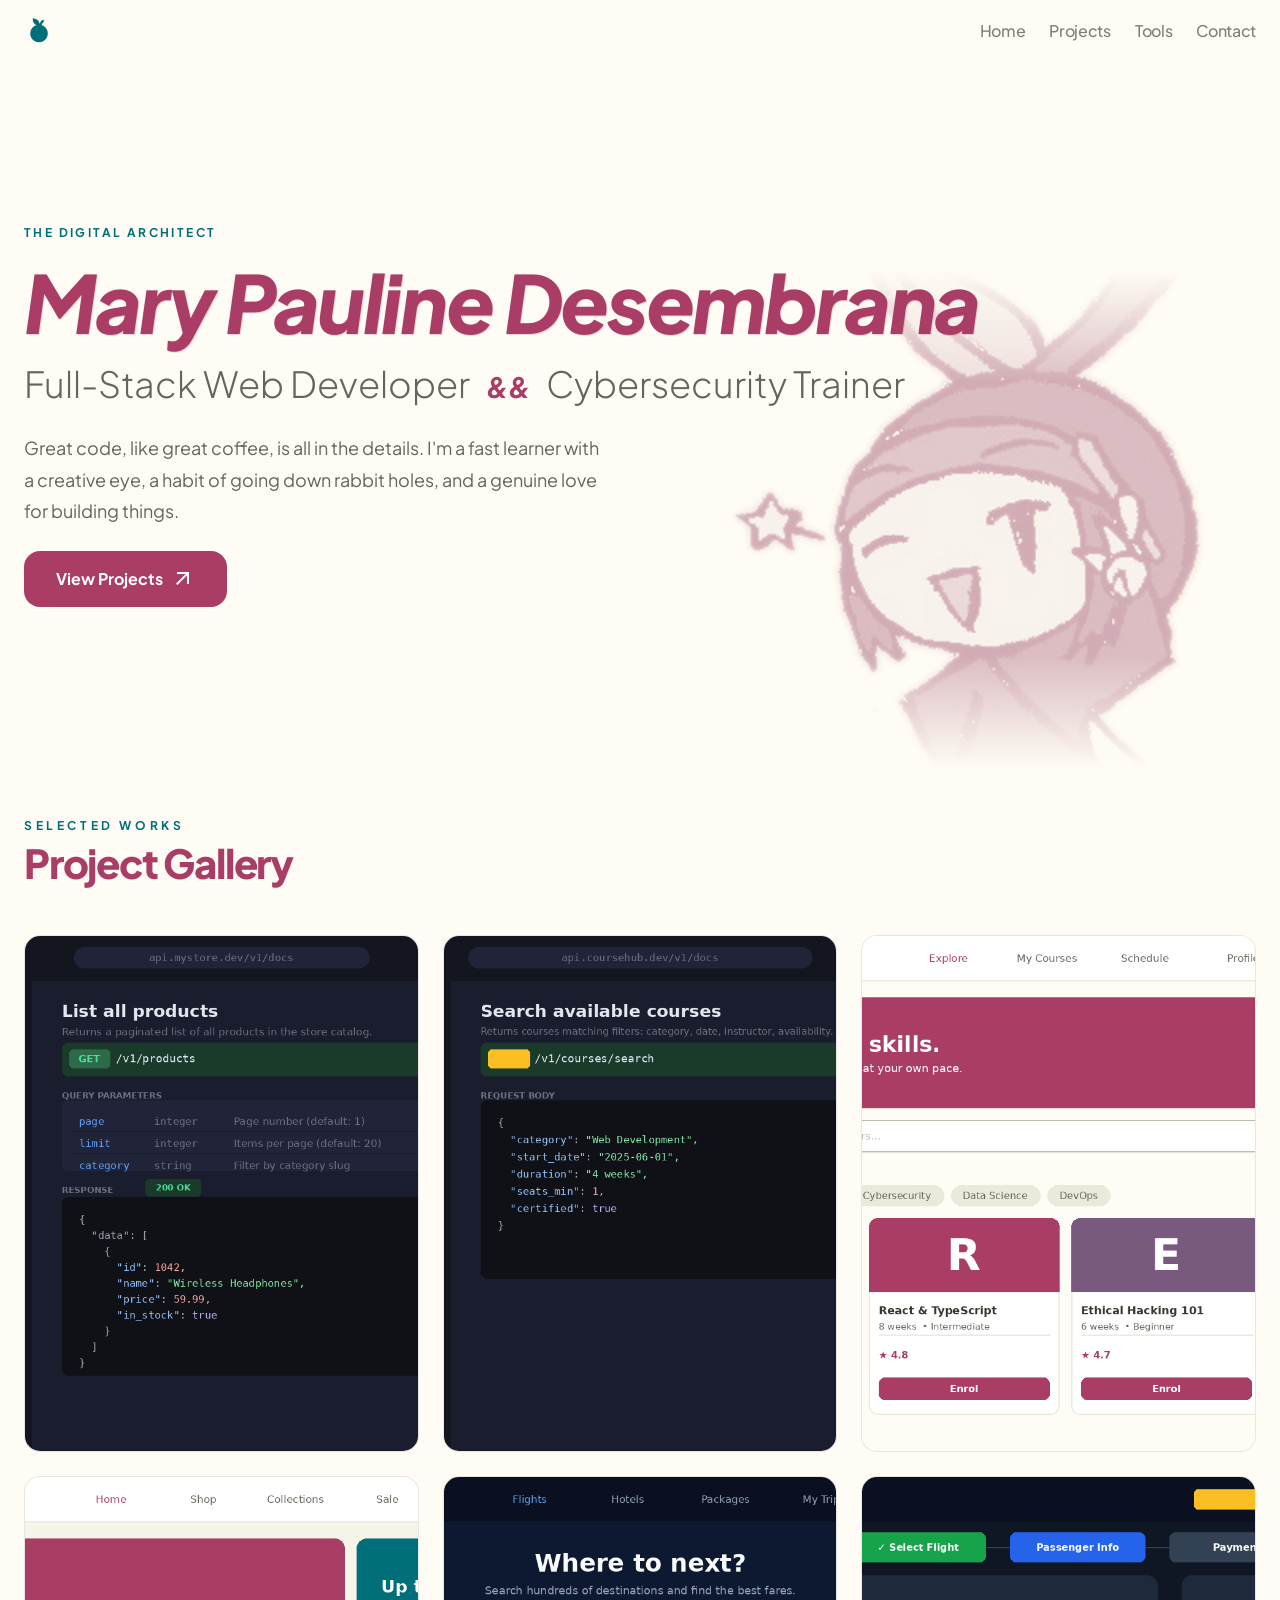
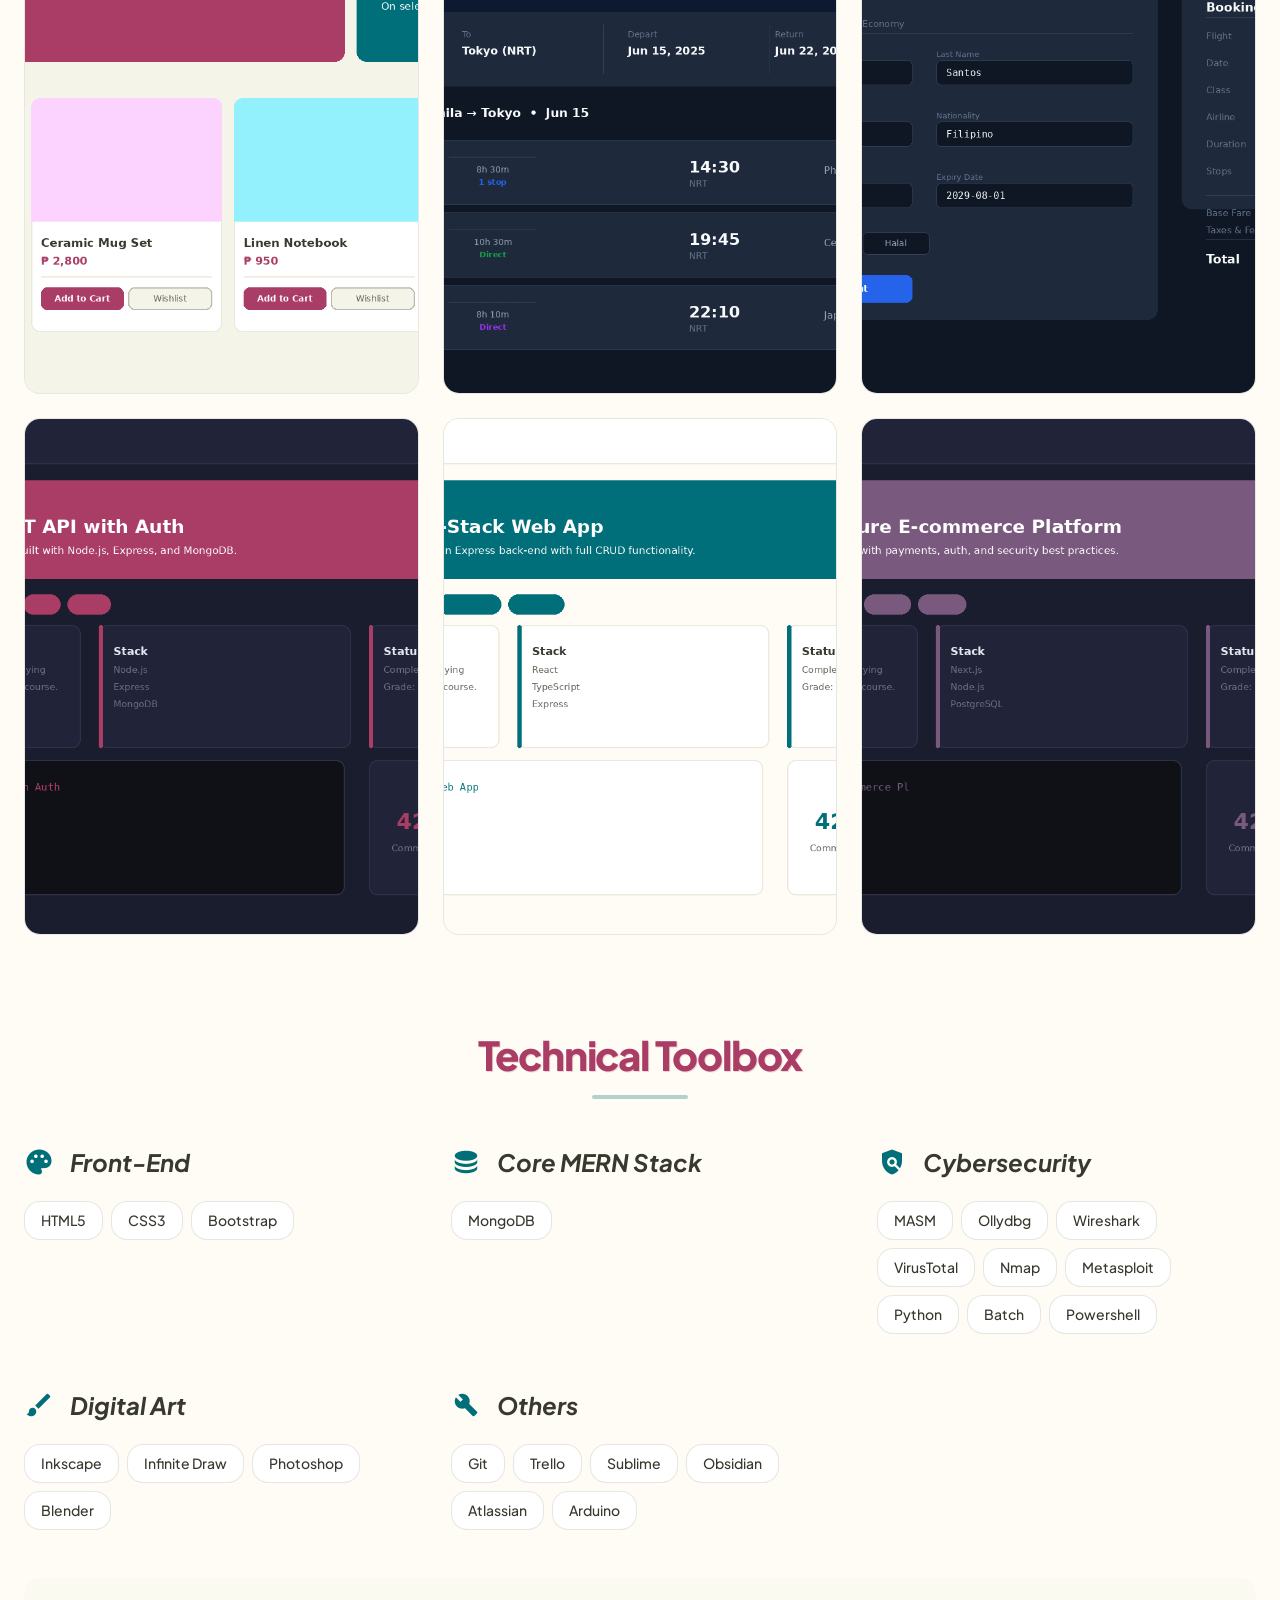
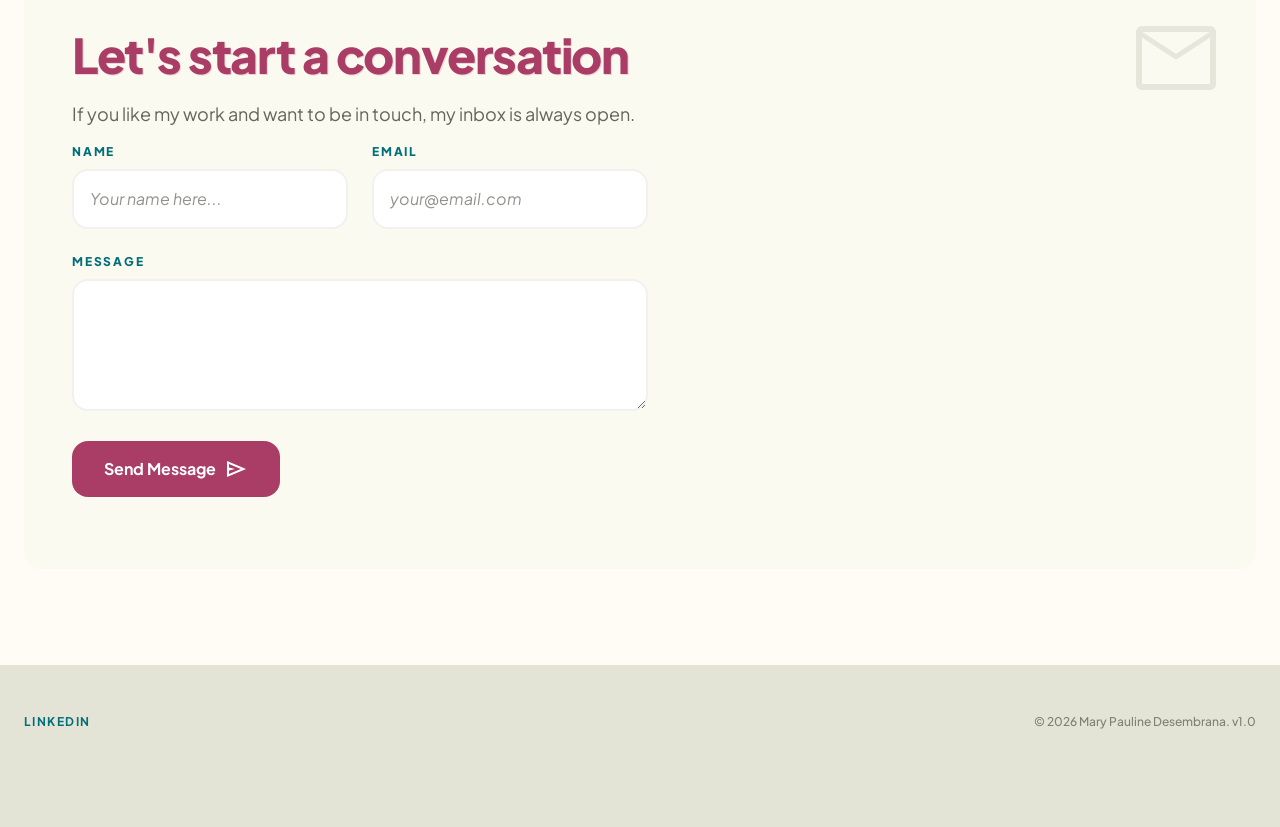
==== index.html @ 7b0849b2 "Updated" ====
<!DOCTYPE html>
<html lang="en">

<head>
    <meta charset="utf-8" />
    <meta content="width=device-width, initial-scale=1.0" name="viewport" />
    <title>Mary Pauline Desembrana | Full-Stack Web Developer</title>

    <!-- Bootstrap CSS -->
    <link href="https://cdn.jsdelivr.net/npm/bootstrap@5.3.3/dist/css/bootstrap.min.css" rel="stylesheet" />

    <!-- Google Fonts -->
    <link href="https://fonts.googleapis.com/css2?family=Plus+Jakarta+Sans:wght@300;400;500;600;700;800;900&display=swap" rel="stylesheet" />
    <link href="https://fonts.googleapis.com/css2?family=Material+Symbols+Outlined:wght,FILL@100..700,0..1&display=swap" rel="stylesheet" />

    <!-- Custom Styles -->
    <link href="./index.css" rel="stylesheet" />
</head>

<body>

    <!-- Navbar Start -->
        <nav class="top-nav d-flex justify-content-between align-items-center px-4 py-3" id="navbar">
            <a class="nav-brand d-flex align-items-center gap-2" href="#landing">
                <span class="material-symbols-outlined toolbox-category-icon">nutrition</span>
            </a>

            <div class="d-none d-md-flex gap-4">
                <a class="nav-link" href="#landing">Home</a>
                <a class="nav-link" href="#projects">Projects</a>
                <a class="nav-link" href="#tools">Tools</a>
                <a class="nav-link" href="#contact">Contact</a>
            </div>

        </nav>
    <!-- Navbar End -->

    <main class="container-xxl px-4 pb-5 mx-auto" >

        <!-- Landing Section Start-->
            <section class="hero-section d-flex flex-column justify-content-center align-items-start pt-0" id="landing">
                <div class="position-relative z-1">
                    <p class="hero-eyebrow mb-3">The Digital Architect</p>
                    <h1 class="hero-name ink-bleed mb-3">
                        Mary Pauline Desembrana
                    </h1>
                    <div class="d-flex flex-wrap align-items-baseline gap-3 mb-4">
                        <h2 class="hero-subtitle mb-0">Full-Stack Web Developer</h2>
                        <span class="text-primary fw-bold fst-italic fs-3">&amp;&amp;</span>
                        <h3 class="hero-subtitle my-0">Cybersecurity Trainer</h2>
                    </div>
                    <p class="hero-description mb-4">
                        Great code, like great coffee, is all in the details. I'm a fast learner with a creative eye, a habit of going down rabbit holes, and a genuine love for building things.
                    </p>
                    <div class="d-flex gap-3 flex-wrap">
                        <button class="btn-primary-custom" onclick="location.href='#projects'">
                            View Projects
                            <span class="material-symbols-outlined">arrow_outward</span>
                        </button>
                    </div>
                </div>

                <!-- Mascot -->
                <div class="hero-mascot">
                    <img src="./images/mascot.png"/>
                </div>
            </section>
        <!-- Landing Section End -->

        <!-- Projects Section Start -->
            <section class="py-5" id="projects">
                <div class="d-flex flex-column flex-md-row justify-content-between align-items-md-end mb-5 gap-3">
                    <div>
                        <p class="section-eyebrow mb-1">Selected Works</p>
                        <h2 class="section-title fs-1 mb-0">Project Gallery</h2>
                    </div>
                </div>

                <!-- Bento Grid -->
                <div class="bento-grid">

                    <div class="bento-card bento-wide pencil-guide">
                        <img src="./images/ecommerce-api.png"/>
                        <div class="bento-overlay">
                            <!-- <span class="bento-overlay-tag">MERN Stack • Security</span> -->
                            <h4>E-commerce API Documentation</h4>
                            <p>Dynamic E-Commerce Workflow Management. The system features dynamic routes for order processing, real-time inventory updates, and secure user authentication. It also supports seamless automated order reporting and comprehensive product management. Documented Backend API published publicly using Postman.</p>
                        </div>
                    </div>

                    <div class="bento-card bento-wide pencil-guide">
                        <img src="./images/course-booking-api.png"/>
                        <div class="bento-overlay">
                            <!-- <span class="bento-overlay-tag">MERN Stack • Security</span> -->
                            <h4>Course Booking API Documentation</h4>
                            <p>RESTful API for managing course enrollments, featuring user registration, authentication, and retrieval of user details. Supports course creation, updates, archiving, activation, and student enrollment. Publicly documented using Postman.</p>
                        </div>
                    </div>

                    <div class="bento-card bento-wide pencil-guide">
                        <img src="./images/course-booking-app.png"/>
                        <div class="bento-overlay">
                            <!-- <span class="bento-overlay-tag">MERN Stack • Security</span> -->
                            <h4>Course Booking App</h4>
                            <p>A MERN-stack course enrollment system featuring user registration, authentication, and profile management. Authenticated users can create, update, archive, and activate courses. The platform also allows users to browse available courses and enroll seamlessly.</p>
                        </div>
                    </div>

                    <div class="bento-card bento-wide pencil-guide">
                        <img src="./images/ecommerce-app.png"/>
                        <div class="bento-overlay">
                            <!-- <span class="bento-overlay-tag">MERN Stack • Security</span> -->
                            <h4>E-commerce App</h4>
                            <p>MERN E-Commerce Platform. The platform features dynamic product catalog with filtering and sorting, real-time search, seamless cart updates, secure checkout, and a comprehensive admin dashboard with real-time analytics and user management capabilities.</p>
                        </div>
                    </div>

                    <div class="bento-card bento-wide pencil-guide">
                        <img src="./images/airline-booking-mockup.png"/>
                        <div class="bento-overlay">
                            <!-- <span class="bento-overlay-tag">MERN Stack • Security</span> -->
                            <h4>Airline Booking System Mockup</h4>
                            <p>SIde Project: Conceptual design showcasing an intuitive UI for flight search, seat selection, and booking confirmation, focusing on user experience and workflow efficiency.</p>
                        </div>
                    </div>

                    <div class="bento-card bento-wide pencil-guide">
                        <img src="./images/airline-booking-prototype.png"/>
                        <div class="bento-overlay">
                            <!-- <span class="bento-overlay-tag">MERN Stack • Security</span> -->
                            <h4>Airline Booking System Prototype</h4>
                            <p>Side Project: Interactive prototype simulating end-to-end airline functionalities, including flight search, reservation, payment processing, and real-time ticket management</p>
                        </div>
                    </div>

                    <div class="bento-card bento-wide pencil-guide">
                        <img src="./images/capstone-1.png"/>
                        <div class="bento-overlay">
                            <!-- <span class="bento-overlay-tag">MERN Stack • Security</span> -->
                            <h4>Short Courses Capstone</h4>
                            <p>Placeholder for you Short courses capstone project.</p>
                        </div>
                    </div>

                    <div class="bento-card bento-wide pencil-guide">
                        <img src="./images/capstone-2.png"/>
                        <div class="bento-overlay">
                            <!-- <span class="bento-overlay-tag">MERN Stack • Security</span> -->
                            <h4>Short Courses Capstone</h4>
                            <p>Placeholder for you Short courses capstone project.</p>
                        </div>
                    </div>

                    <div class="bento-card bento-wide pencil-guide">
                        <img src="./images/capstone-3.png"/>
                        <div class="bento-overlay">
                            <!-- <span class="bento-overlay-tag">MERN Stack • Security</span> -->
                            <h4>Short Courses Capstone</h4>
                            <p>Placeholder for you Short courses capstone project.</p>
                        </div>
                    </div>

                </div>
            </section>
        <!-- Projects Section End -->

        <!-- Tools Section Start -->
            <section class="py-5" id="tools">
                <div class="d-flex flex-column align-items-center mb-5">
                    <h2 class="section-title ink-bleed fs-1 mb-3 text-center">Technical Toolbox</h2>
                    <div class="section-divider"></div>
                </div>

                <div class="row g-5">
                    <!-- Front-End -->
                    <div class="col-12 col-md-4">
                        <div class="d-flex align-items-center gap-3 mb-4">
                            <span class="material-symbols-outlined toolbox-category-icon">palette</span>
                            <h3 class="fs-4 fw-bold fst-italic mb-0">Front-End</h3>
                        </div>
                        <div class="d-flex flex-wrap gap-2">
                            <div class="skill-pill pencil-guide">HTML5</div>
                            <div class="skill-pill pencil-guide">CSS3</div>
                            <div class="skill-pill pencil-guide">Bootstrap</div>
                        </div>
                    </div>

                    <!-- MERN Stack -->
                    <div class="col-12 col-md-4">
                        <div class="d-flex align-items-center gap-3 mb-4">
                            <span class="material-symbols-outlined toolbox-category-icon">database</span>
                            <h3 class="fs-4 fw-bold fst-italic mb-0">Core MERN Stack</h3>
                        </div>
                        <div class="d-flex flex-wrap gap-2">
                            <div class="skill-pill pencil-guide">MongoDB</div>
                        </div>
                    </div>

                    <!-- Cybersecurity -->
                    <div class="col-12 col-md-4">
                        <div class="d-flex align-items-center gap-3 mb-4">
                            <span class="material-symbols-outlined toolbox-category-icon">policy</span>
                            <h3 class="fs-4 fw-bold fst-italic mb-0">Cybersecurity</h3>
                        </div>
                        <div class="d-flex flex-wrap gap-2">
                            <div class="skill-pill pencil-guide">MASM</div>
                            <div class="skill-pill pencil-guide">Ollydbg</div>
                            <div class="skill-pill pencil-guide">Wireshark</div>
                            <div class="skill-pill pencil-guide">VirusTotal</div>
                            <div class="skill-pill pencil-guide">Nmap</div>
                            <div class="skill-pill pencil-guide">Metasploit</div>
                            <div class="skill-pill pencil-guide">Python</div>
                            <div class="skill-pill pencil-guide">Batch</div>
                            <div class="skill-pill pencil-guide">Powershell</div>
                        </div>
                    </div>
                </div>
                <div class="row g-5 mt-2">

                    <!-- Digital Art -->
                    <div class="col-12 col-md-4">
                        <div class="d-flex align-items-center gap-3 mb-4">
                            <span class="material-symbols-outlined toolbox-category-icon">brush</span>
                            <h3 class="fs-4 fw-bold fst-italic mb-0">Digital Art</h3>
                        </div>
                        <div class="d-flex flex-wrap gap-2">
                            <div class="skill-pill pencil-guide">Inkscape</div>
                            <div class="skill-pill pencil-guide">Infinite Draw</div>
                            <div class="skill-pill pencil-guide">Photoshop</div>
                            <div class="skill-pill pencil-guide">Blender</div>
                        </div>
                    </div>

                    <!-- Others -->
                    <div class="col-12 col-md-4">
                        <div class="d-flex align-items-center gap-3 mb-4">
                            <span class="material-symbols-outlined toolbox-category-icon">build</span>
                            <h3 class="fs-4 fw-bold fst-italic mb-0">Others</h3>
                        </div>
                        <div class="d-flex flex-wrap gap-2">
                            <div class="skill-pill pencil-guide">Git</div>
                            <div class="skill-pill pencil-guide">Trello</div>
                            <div class="skill-pill pencil-guide">Sublime</div>
                            <div class="skill-pill pencil-guide">Obsidian</div>
                            <div class="skill-pill pencil-guide">Atlassian</div>
                            <div class="skill-pill pencil-guide">Arduino</div>
                        </div>
                    </div>
                </div>
            </section>
        <!-- Tools Section End -->

        <!-- Contact Section Start -->
        <section class="contact-section p-4 p-md-5 py-5 mb-5" id="contact">
            <div class="contact-bg-icon">
                <span class="material-symbols-outlined">mail</span>
            </div>
            <form id="contact-form">
                <h2 class="contact-text-1 section-title ink-bleed mb-3">
                    Let's start a conversation
                </h2>
                <p class="contact-text-2" class="mb-5">
                    If you like my work and want to be in touch, my inbox is always open.
                </p>
                <div class="mb-4">
                    <div class="row g-4 mb-4">
                        <div class="col-12 col-md-6">
                            <label for="name" class="contact-label">Name</label>
                            <input id="name" class="contact-input" placeholder="Your name here..." type="text" />
                        </div>
                        <div class="col-12 col-md-6">
                            <label for="email" class="contact-label">Email</label>
                            <input id="email" class="contact-input" placeholder="your@email.com" type="email" />
                        </div>
                    </div>
                    <div class="mb-4">
                        <label for="message" class="contact-label">Message</label>
                        <textarea id="message" class="contact-input" rows="4"></textarea>
                    </div>
                    <button class="btn-primary-custom" type="submit" onclick="location.href='#landing'">
                        Send Message
                        <span class="material-symbols-outlined">send</span>
                    </button>
                </div>
            </form>
        </section>
        <!-- Contact Section End -->

    </main>

    <!-- Footer Section Start -->
    <footer class="footer-section-outer bg-surface-dim pt-5 pb-5">
        <div class="footer-section-inner container-xxl mx-auto px-4 d-flex flex-column flex-md-row justify-content-between align-items-center gap-4">
            <div class="d-flex gap-4">
                <a class="footer-link" href="https://www.linkedin.com/in/mary-pauline-desembrana-531631165/">LinkedIn</a>
            </div>
            <p class="footer-copy mb-0">© 2026 Mary Pauline Desembrana. v1.0</p>
        </div>
    </footer>
    <!-- Footer Section End -->

    <!-- Bootstrap JS -->
    <script src="https://cdn.jsdelivr.net/npm/bootstrap@5.3.3/dist/js/bootstrap.bundle.min.js"></script>
</body>

</html>
---- index.css ----
/* =============================================
   CSS Custom Properties (Design Tokens)
   ============================================= */
:root {
    --color-primary:                    #aa3d66;
    --color-primary-fixed:              #fe7faa;
    --color-primary-container:          #fe7faa;
    --color-on-primary:                 #ffffff;
    --color-on-primary-container:       #59002b;
    --color-secondary:                  #006f79;
    --color-secondary-container:        #93f1fd;
    --color-on-secondary:               #ffffff;
    --color-on-secondary-container:     #005b63;
    --color-tertiary:                   #7a597e;
    --color-tertiary-container:         #fcd2fe;
    --color-on-tertiary:                #ffffff;
    --color-surface:                    #fefcf4;
    --color-surface-dim:                #e3e3d6;
    --color-surface-bright:             #fefcf4;
    --color-surface-container-lowest:   #ffffff;
    --color-surface-container-low:      #fbfaf0;
    --color-surface-container:          #f5f4e9;
    --color-surface-container-high:     #efeee3;
    --color-surface-container-highest:  #e9e9dc;
    --color-on-surface:                 #37392f;
    --color-on-surface-variant:         #64655b;
    --color-outline:                    #808176;
    --color-outline-variant:            #babaae;
    --color-inverse-surface:            #0e0f0a;
    --color-inverse-on-surface:         #9e9d96;
    --color-inverse-primary:            #fe7faa;
    --color-error:                      #af3d3b;
    --color-on-error:                   #ffffff;
    --color-error-container:            #fa746f;
    --color-background:                 #fefcf4;
    --color-on-background:              #37392f;

    --border-radius-default:            1rem;
    --border-radius-lg:                 2rem;
    --border-radius-xl:                 3rem;

    --font-family-base:                 'Plus Jakarta Sans', sans-serif;
}

/* =============================================
   Base / Reset
   ============================================= */
body {
    min-height: max(884px, 100dvh);
    background-color: var(--color-surface);
    color: var(--color-on-surface);
    font-family: var(--font-family-base);
}

::selection {
    background-color: var(--color-primary-container);
    color: var(--color-on-primary-container);
}

/* =============================================
   Custom Utility Classes
   ============================================= */
.ink-bleed {
    text-shadow: 1px 1px 0px rgba(170, 61, 102, 0.2);
}

.pencil-guide {
    border: 1.5px solid rgba(128, 129, 118, 0.2);
}

.vellum {
    backdrop-filter: blur(12px);
    background-color: rgba(251, 250, 240, 0.8);
}

.no-scrollbar::-webkit-scrollbar {
    display: none;
}

/* =============================================
   Color Utility Classes
   ============================================= */
.text-primary         { color: var(--color-primary) !important; }
.text-secondary       { color: var(--color-secondary) !important; }
.text-on-primary      { color: var(--color-on-primary) !important; }
.text-on-surface      { color: var(--color-on-surface) !important; }
.text-on-surface-variant { color: var(--color-on-surface-variant) !important; }
.text-outline         { color: var(--color-outline) !important; }
.text-primary-container { color: var(--color-primary-container) !important; }
.text-on-secondary-container { color: var(--color-on-secondary-container) !important; }

.bg-surface                    { background-color: var(--color-surface) !important; }
.bg-surface-dim                { background-color: var(--color-surface-dim) !important; }
.bg-surface-container          { background-color: var(--color-surface-container) !important; }
.bg-surface-container-low      { background-color: var(--color-surface-container-low) !important; }
.bg-surface-container-high     { background-color: var(--color-surface-container-high) !important; }
.bg-surface-container-lowest   { background-color: var(--color-surface-container-lowest) !important; }
.bg-primary                    { background-color: var(--color-primary) !important; }
.bg-secondary                  { background-color: var(--color-secondary) !important; }
.bg-on-primary                 { background-color: var(--color-on-primary) !important; }

/* =============================================
   Navigation
   ============================================= */
.top-nav {
    background-color: var(--color-surface);
    position: sticky;
    top: 0;
    z-index: 100;
    border-bottom: none;
}

.nav-brand {
    font-size: 1.5rem;
    font-weight: 800;
    font-style: italic;
    color: var(--color-primary);
    text-decoration: none;
    gap: 0.5rem;
}

.nav-brand:hover {
    color: var(--color-primary);
    opacity: 0.9;
}

.nav-link {
    color: var(--color-outline);
    font-family: var(--font-family-base);
    letter-spacing: -0.02em;
    text-decoration: none;
    transition: opacity 0.2s;
    font-weight: 500;
}

.nav-link:hover {
    opacity: 0.8;
    color: var(--color-outline);
}

.nav-link.active {
    color: var(--color-primary);
    font-weight: 700;
    border-bottom: 2px solid var(--color-primary);
}

.nav-avatar {
    width: 2.5rem;
    height: 2.5rem;
    border-radius: 50%;
    border: 2px solid rgba(170, 61, 102, 0.2);
    padding: 2px;
    object-fit: cover;
}

/* =============================================
   Hero Section
   ============================================= */
.hero-section {
    position: relative;
    min-height: 707px;
}

.hero-eyebrow {
    color: var(--color-secondary);
    font-weight: 700;
    letter-spacing: 0.2em;
    font-size: 0.75rem;
    text-transform: uppercase;
}

.hero-name {
    color: var(--color-primary);
    font-weight: 900;
    font-style: italic;
    font-size: clamp(3rem, 8vw, 5rem);
    letter-spacing: -0.03em;
    line-height: 1.1;
}

.hero-subtitle {
    font-size: clamp(1.5rem, 3vw, 2.25rem);
    font-weight: 300;
    color: var(--color-on-surface-variant);
}

.hero-description {
    color: var(--color-on-surface-variant);
    font-size: 1.125rem;
    line-height: 1.75;
    max-width: 36rem;
}

.hero-badge {
    background-color: var(--color-surface-container-high);
    border-radius: 9999px;
    padding: 0.5rem 1rem;
}

.hero-badge span {
    color: var(--color-secondary);
    font-style: italic;
    font-weight: 500;
}

.hero-mascot {
    position: absolute;
    right: 0;
    bottom: 0;
    pointer-events: none;
}

.hero-mascot img {
    width: 300px;
    transform: translateY(2rem);
}

/* =============================================
   Buttons
   ============================================= */
.btn-primary-custom {
    background-color: var(--color-primary);
    color: var(--color-on-primary);
    border: none;
    border-radius: var(--border-radius-default);
    font-weight: 700;
    padding: 1rem 2rem;
    transition: transform 0.2s ease;
    font-family: var(--font-family-base);
    display: inline-flex;
    align-items: center;
    gap: 0.5rem;
}

.btn-primary-custom:hover {
    transform: scale(0.95);
    color: var(--color-on-primary);
    background-color: var(--color-primary);
}

.btn-outline-custom {
    background-color: transparent;
    color: var(--color-secondary);
    border: 2px solid rgba(186, 186, 174, 0.3);
    border-radius: var(--border-radius-default);
    font-weight: 700;
    padding: 1rem 2rem;
    transition: background-color 0.2s ease;
    font-family: var(--font-family-base);
}

.btn-outline-custom:hover {
    background-color: var(--color-surface-container-low);
    color: var(--color-secondary);
}

.btn-icon-round {
    background-color: var(--color-primary);
    color: white;
    border: none;
    border-radius: 9999px;
    width: 2.75rem;
    height: 2.75rem;
    display: inline-flex;
    align-items: center;
    justify-content: center;
    transition: transform 0.2s;
    cursor: pointer;
}

.btn-icon-round:hover {
    transform: scale(1.05);
}

.btn-icon-round-sm {
    background-color: var(--color-on-primary);
    color: var(--color-primary);
    border: none;
    border-radius: 9999px;
    width: 2.25rem;
    height: 2.25rem;
    display: inline-flex;
    align-items: center;
    justify-content: center;
    cursor: pointer;
    z-index: 1;
    position: relative;
}

/* =============================================
   Portfolio / Bento Grid
   ============================================= */
.section-eyebrow {
    color: var(--color-secondary);
    font-weight: 700;
    letter-spacing: 0.3em;
    text-transform: uppercase;
    font-size: 0.75rem;
}

.section-title {
    color: var(--color-primary);
    font-weight: 900;
    letter-spacing: -0.03em;
}

.bento-grid {
    display: grid;
    grid-template-columns: 1fr;
    gap: 1.5rem;
}

@media (min-width: 768px) {
    .bento-grid {
        grid-template-columns: repeat(3, 1fr);
        /*grid-template-rows: repeat(2, 1fr);*/
        /*height: 800px;*/
        height: 1600px;
    }

    .bento-featured {
        grid-column: span 2;
        grid-row: span 2;
    }

    .bento-wide {
        grid-column: span 1;
    }

    .bento-cell {
        grid-column: span 1;
    }
}

.bento-card {
    border-radius: var(--border-radius-default);
    overflow: hidden;
    position: relative;
    background-color: var(--color-surface-container-lowest);
}

.bento-card img {
    width: 100%;
    height: 100%;
    object-fit: cover;
    transition: transform 0.5s ease;
}

.bento-card:hover img {
    transform: scale(1.1);
}

.bento-overlay {
    position: absolute;
    inset: 0;
    background: linear-gradient(to top, rgba(55, 57, 47, 0.9), transparent, transparent);
    opacity: 0;
    transition: opacity 0.3s ease;
    padding: 2rem;
    display: flex;
    flex-direction: column;
    justify-content: flex-end;
}

.bento-card:hover .bento-overlay {
    opacity: 1;
}

.bento-overlay-tag {
    color: var(--color-primary-container);
    font-size: 0.75rem;
    font-weight: 900;
    text-transform: uppercase;
    letter-spacing: 0.15em;
    margin-bottom: 0.5rem;
}

.bento-overlay h4 {
    color: white;
    font-size: 1.25rem;
    font-weight: 700;
    margin-bottom: 0.5rem;
}

.bento-overlay p {
    color: rgba(255, 255, 255, 0.8);
    margin-bottom: 1rem;
    font-size: 0.75rem;
}

.bento-front-badge {
    position: absolute;
    top: 1rem;
    left: 1rem;
    z-index: 10;
    background-color: rgba(255, 255, 255, 0.9);
    backdrop-filter: blur(8px);
    padding: 0.25rem 0.75rem;
    border-radius: 9999px;
    color: var(--color-secondary);
    font-size: 0.75rem;
    font-weight: 700;
}

.bento-slide-caption {
    position: absolute;
    bottom: 0;
    left: 0;
    right: 0;
    padding: 1.5rem;
    background-color: rgba(255, 255, 255, 0.8);
    backdrop-filter: blur(12px);
    transform: translateY(100%);
    transition: transform 0.3s ease;
}

.bento-card:hover .bento-slide-caption {
    transform: translateY(0);
}

.bento-slide-caption h4 {
    color: var(--color-on-surface);
    font-size: 1.25rem;
    font-weight: 700;
    margin: 0;
}

.bento-inner-card {
    position: absolute;
    inset: 0;
    padding: 1.5rem;
    display: flex;
    flex-direction: column;
    justify-content: space-between;
}

.bento-inner-card .material-symbols-outlined {
    color: var(--color-primary);
    font-size: 2.5rem;
}

.bento-inner-card h4 {
    color: var(--color-on-surface);
    font-weight: 700;
    margin: 0;
}

.bento-promo {
    background-color: var(--color-primary);
    border-radius: var(--border-radius-default);
    padding: 1.5rem;
    position: relative;
    overflow: hidden;
    display: flex;
    flex-direction: column;
    justify-content: space-between;
}

.bento-promo h4 {
    color: var(--color-on-primary);
    font-size: 1.5rem;
    font-weight: 900;
    font-style: italic;
    margin-bottom: 0.5rem;
}

.bento-promo p {
    color: rgba(255, 255, 255, 0.8);
    font-size: 0.875rem;
    margin: 0;
}

.bento-promo .promo-icon {
    position: absolute;
    bottom: -1rem;
    right: -1rem;
    font-size: 8rem;
    opacity: 0.1;
    transition: transform 0.3s;
    color: white;
}

.bento-promo:hover .promo-icon {
    transform: scale(1.25);
}

.bento-img-grayscale img {
    filter: grayscale(100%);
    transition: filter 0.3s ease, transform 0.5s ease;
}

.bento-img-grayscale:hover img {
    filter: grayscale(0%);
}

.bento-img-opacity img {
    opacity: 0.6;
    transition: opacity 0.3s ease;
}

.bento-img-opacity:hover img {
    opacity: 1;
}

/* =============================================
   Toolbox Section
   ============================================= */
.section-divider {
    width: 6rem;
    height: 0.25rem;
    background-color: var(--color-secondary);
    border-radius: 9999px;
    opacity: 0.3;
}

.toolbox-category-icon {
    color: var(--color-secondary);
    font-size: 1.875rem;
    font-variation-settings: 'FILL' 1;
}

.skill-pill {
    background-color: white;
    padding: 0.5rem 1rem;
    border-radius: var(--border-radius-default);
    font-size: 0.875rem;
    font-weight: 500;
    transition: background-color 0.2s ease;
    cursor: default;
}

.skill-pill:hover {
    background-color: rgba(254, 127, 170, 0.2);
}

/* =============================================
   Contact Section
   ============================================= */
.contact-section {
    background-color: var(--color-surface-container-low);
    border-radius: var(--border-radius-default);
    position: relative;
    overflow: hidden;
}

#contact-form{
    max-width: 36rem;
}

.contact-text-1{
    font-size: clamp(2rem, 5vw, 3rem);
    font-weight: 900;
}

.contact-text-2{
    color: var(--color-on-surface-variant);
    font-size: 1.125rem;
}

.contact-bg-icon {
    position: absolute;
    top: 0;
    right: 0;
    padding: 2rem;
    opacity: 0.1;
    pointer-events: none;
    color: var(--color-on-surface);
}

.contact-bg-icon .material-symbols-outlined {
    font-size: 6rem;
}

.contact-label {
    font-size: 0.75rem;
    font-weight: 900;
    text-transform: uppercase;
    letter-spacing: 0.15em;
    color: var(--color-secondary);
    margin-bottom: 0.5rem;
    display: block;
}

.contact-input {
    width: 100%;
    background-color: var(--color-surface-container-lowest);
    border: 2px solid rgba(186, 186, 174, 0.2);
    border-radius: var(--border-radius-default);
    padding: 1rem;
    transition: border-color 0.2s ease;
    font-family: var(--font-family-base);
    color: var(--color-on-surface);
    outline: none;
}

.contact-input::placeholder {
    font-style: italic;
    color: var(--color-on-surface-variant);
    opacity: 0.7;
}

.contact-input:focus {
    border-color: rgba(170, 61, 102, 0.4);
    box-shadow: none;
}

/* =============================================
   Floating Action Button
   ============================================= */
.fab {
    position: fixed;
    bottom: 2rem;
    right: 2rem;
    z-index: 60;
    background-color: var(--color-secondary);
    color: white;
    width: 4rem;
    height: 4rem;
    border-radius: 9999px;
    border: none;
    box-shadow: 0 10px 40px rgba(0, 0, 0, 0.25);
    display: none;
    align-items: center;
    justify-content: center;
    transition: transform 0.2s ease;
    cursor: pointer;
}

.fab:hover {
    transform: scale(1.1);
}

@media (min-width: 768px) {
    .fab {
        display: flex;
    }

    .hero-mascot {
        right: 3rem;
        bottom: 3rem;
        width: 50%;
        display: flex;
        justify-content: flex-end;
        align-items: flex-end;
    }

    .hero-mascot img {
        width: 500px;
        transform: translateY(3rem);
    }
}

/* =============================================
   Footer
   ============================================= */

.footer-section-outer{
    padding-bottom: 6rem !important;
}

.footer-section-inner{
    max-width: 1280px;
}

.footer-brand {
    font-size: 1.25rem;
    font-weight: 900;
    font-style: italic;
    color: var(--color-primary);
}

.footer-tagline {
    font-size: 0.875rem;
    color: var(--color-outline);
}

.footer-link {
    color: var(--color-secondary);
    text-decoration: none;
    font-weight: 700;
    letter-spacing: 0.12em;
    font-size: 0.75rem;
    text-transform: uppercase;
    transition: color 0.2s ease;
}

.footer-link:hover {
    color: var(--color-primary);
}

.footer-copy {
    font-size: 0.75rem;
    color: var(--color-outline);
    font-weight: 500;
}
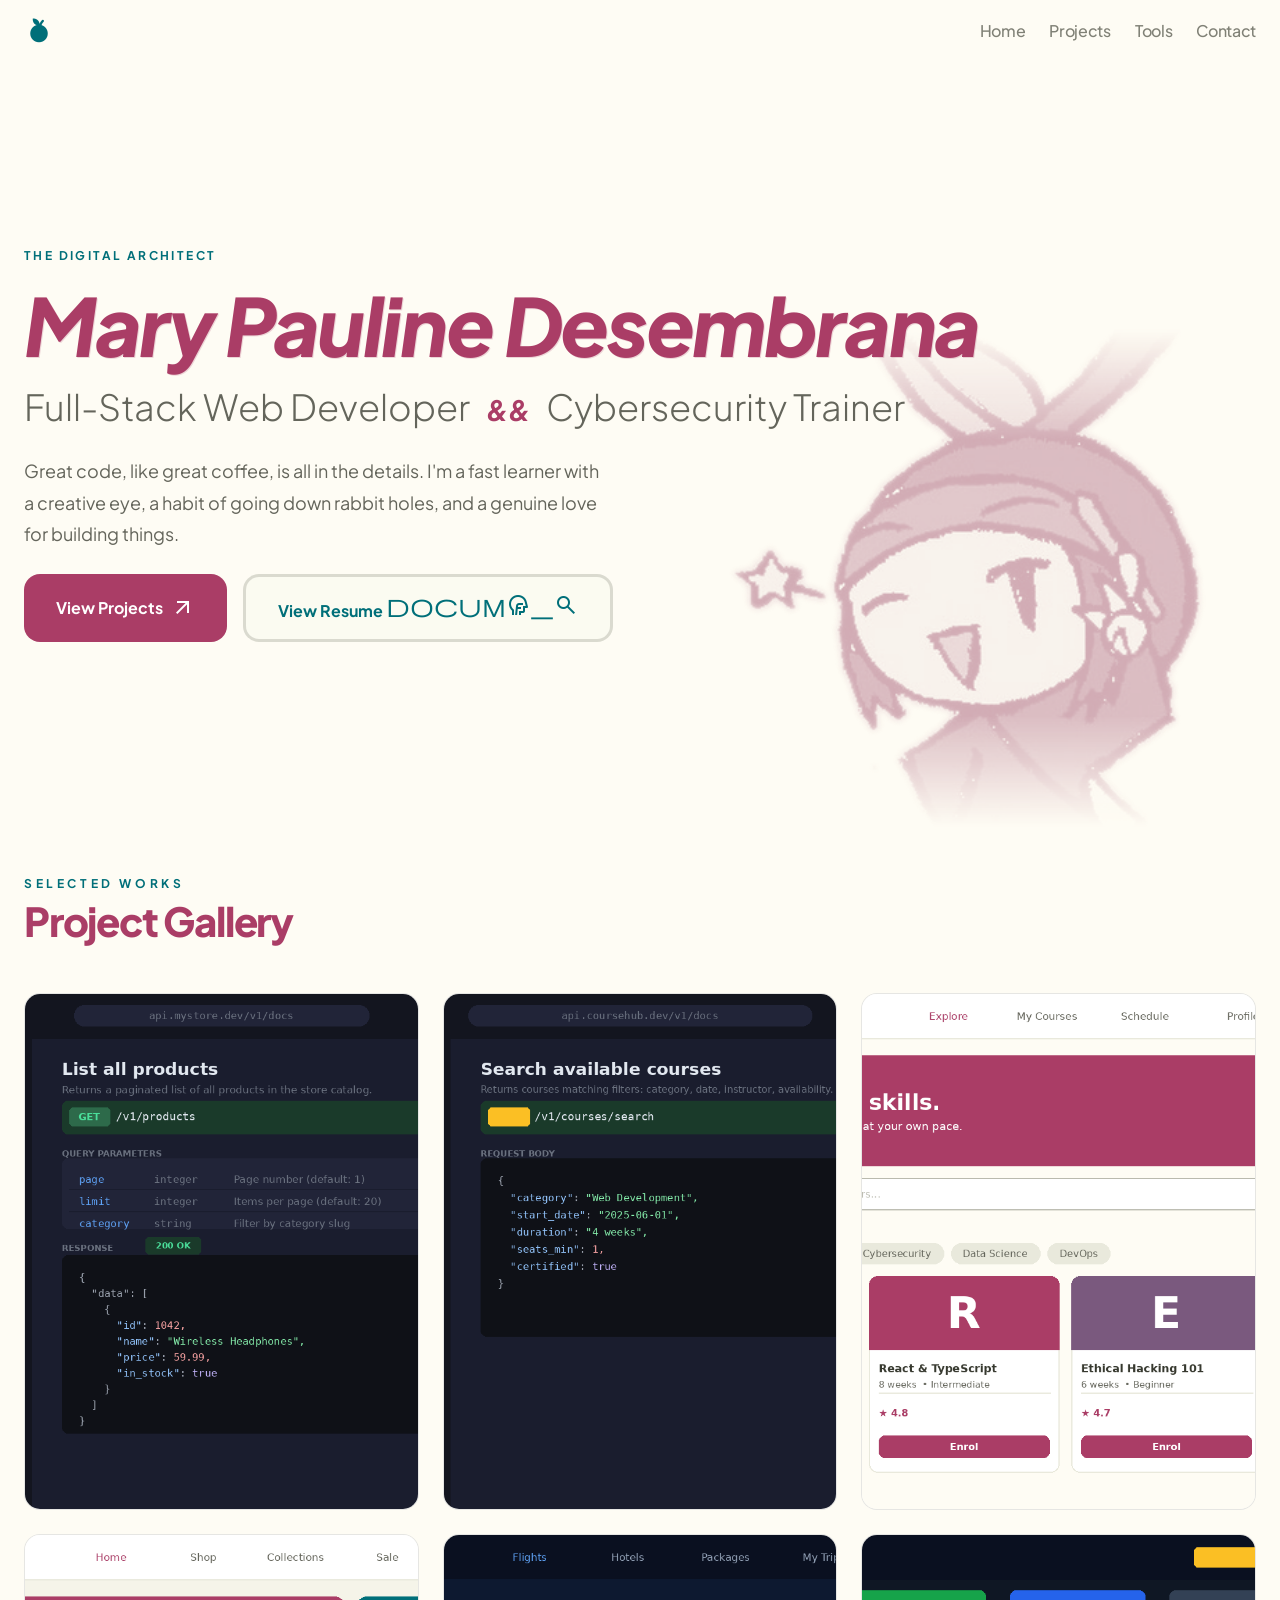
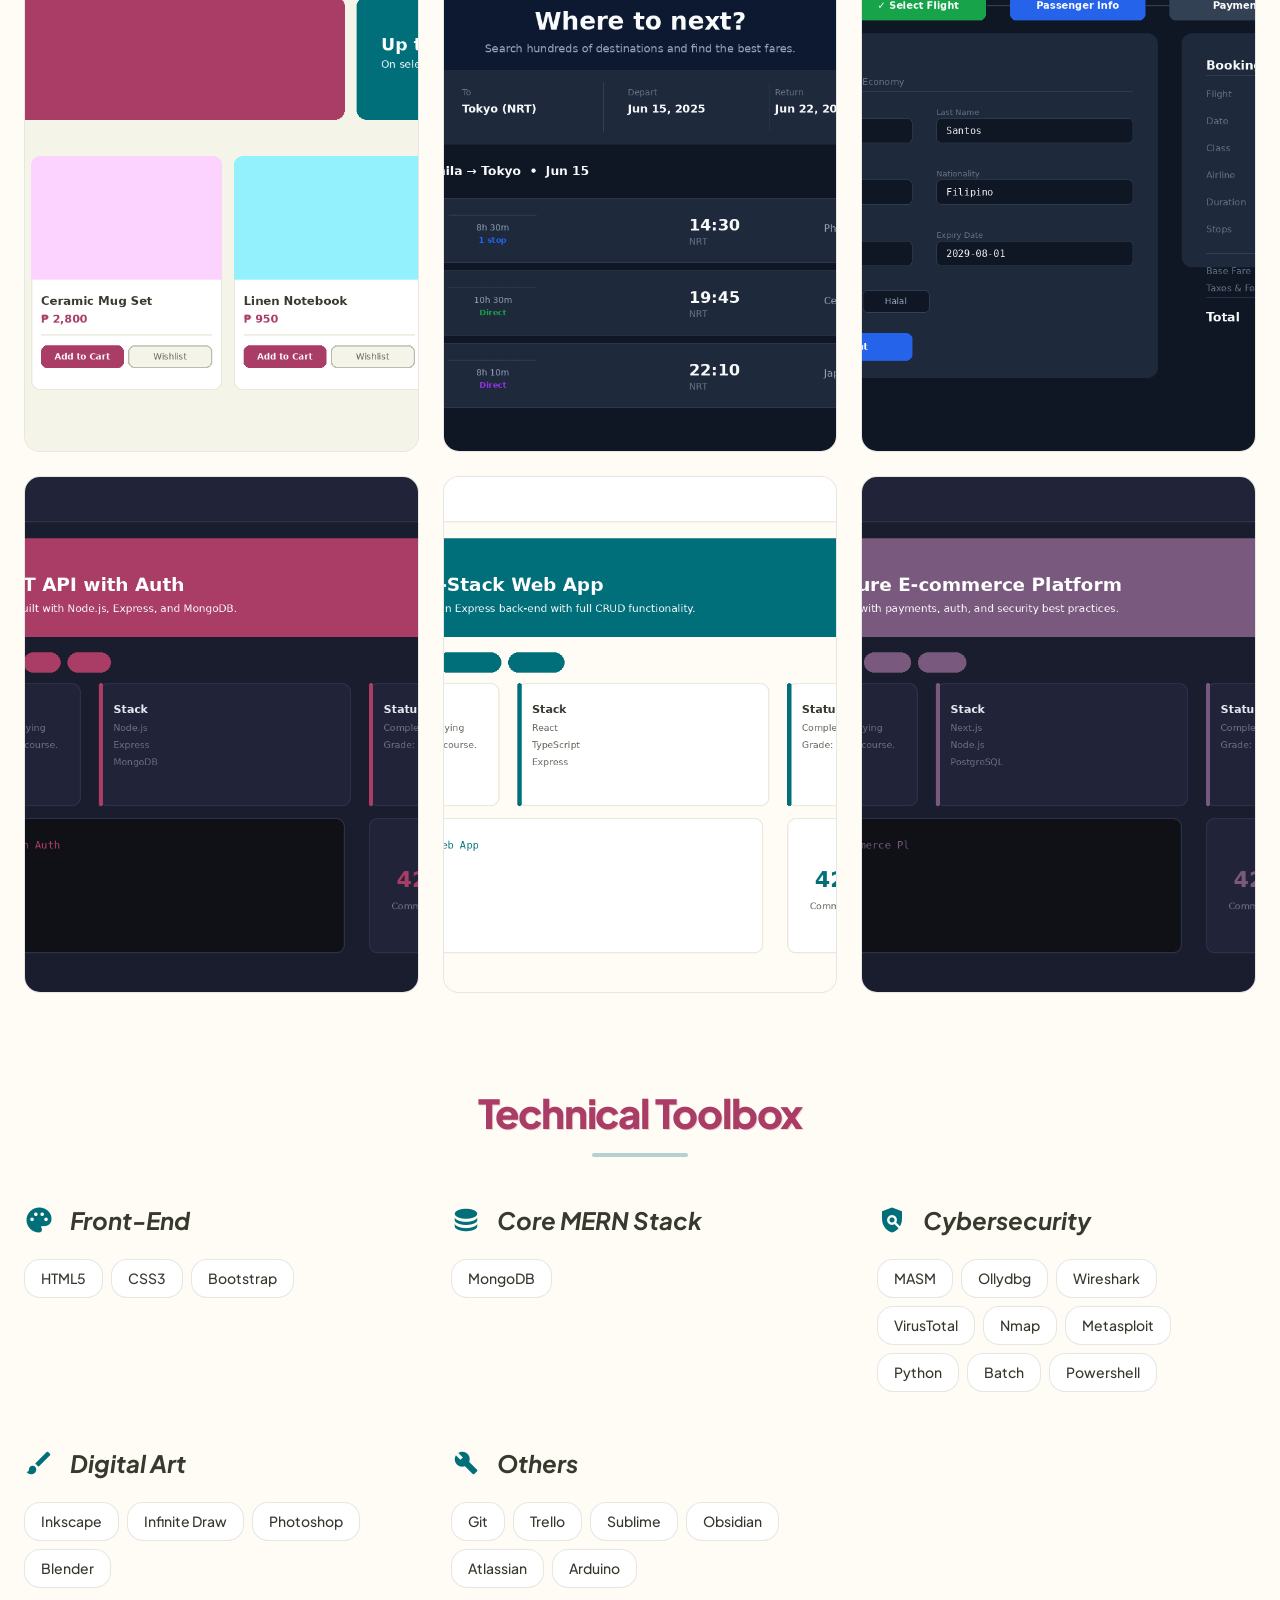
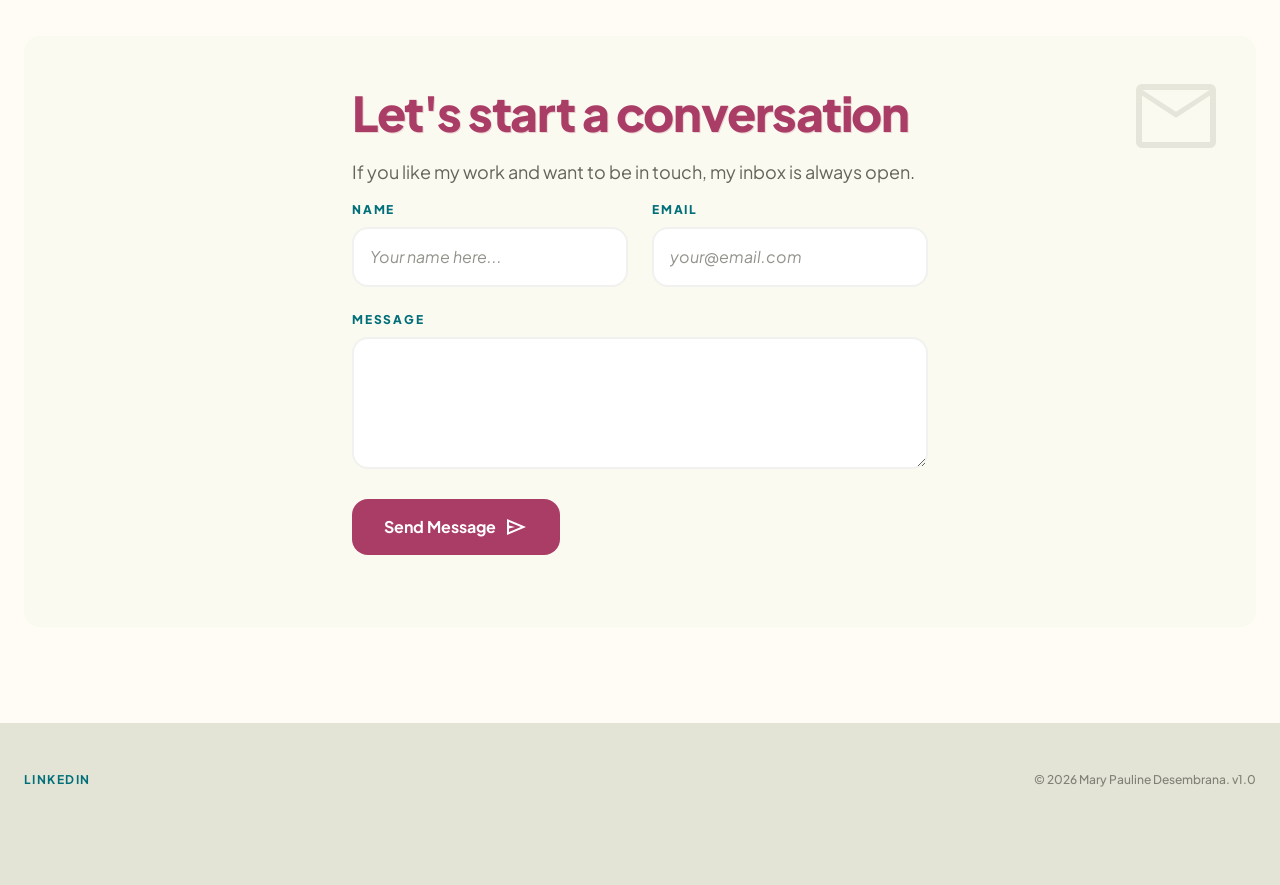
==== commit 974ca3aa: "Added bottom nav for mobile and centered the form for larger screens" ====
--- a/index.html
+++ b/index.html
@@ -6,6 +6,18 @@
     <meta content="width=device-width, initial-scale=1.0" name="viewport" />
     <title>Mary Pauline Desembrana | Full-Stack Web Developer</title>
 
+    <!-- Favicon -->
+    <link rel="apple-touch-icon" sizes="180x180" href="./apple-touch-icon.png">
+    <link rel="icon" type="image/png" sizes="32x32" href="./favicon-32x32.png">
+    <link rel="icon" type="image/png" sizes="16x16" href="./favicon-16x16.png">
+    <link rel="manifest" href="./site.webmanifest">
+
+    <meta property="og:type" content="website">
+    <meta property="og:title" content="Mary Pauline Desembrana | Full Stack Web Developer">
+    <meta property="og:url" content="https://dragonfolder.github.io/stitch-portfolio/">
+    <meta property="og:image" content="https://dragonfolder.github.io/stitch-portfolio/images/preview.png">
+    <meta property="og:description" content="Discover works and projects of Mary Pauline Desembrana | Full-Stack Web Developer">
+
     <!-- Bootstrap CSS -->
     <link href="https://cdn.jsdelivr.net/npm/bootstrap@5.3.3/dist/css/bootstrap.min.css" rel="stylesheet" />
 
@@ -13,6 +25,8 @@
     <link href="https://fonts.googleapis.com/css2?family=Plus+Jakarta+Sans:wght@300;400;500;600;700;800;900&display=swap" rel="stylesheet" />
     <link href="https://fonts.googleapis.com/css2?family=Material+Symbols+Outlined:wght,FILL@100..700,0..1&display=swap" rel="stylesheet" />
 
+
+
     <!-- Custom Styles -->
     <link href="./index.css" rel="stylesheet" />
 </head>
@@ -20,9 +34,9 @@
 <body>
 
     <!-- Navbar Start -->
-        <nav class="top-nav d-flex justify-content-between align-items-center px-4 py-3" id="navbar">
-            <a class="nav-brand d-flex align-items-center gap-2" href="#landing">
-                <span class="material-symbols-outlined toolbox-category-icon">nutrition</span>
+        <nav class="top-nav d-md-flex justify-content-between align-items-center px-4 py-3" id="navbar">
+            <a class="nav-brand d-md-flex align-items-center gap-2" href="#landing">
+                <span class="material-symbols-outlined toolbox-category-icon d-md-flex">nutrition</span>
             </a>
 
             <div class="d-none d-md-flex gap-4">
@@ -31,6 +45,8 @@
                 <a class="nav-link" href="#tools">Tools</a>
                 <a class="nav-link" href="#contact">Contact</a>
             </div>
+
+
 
         </nav>
     <!-- Navbar End -->
@@ -57,12 +73,20 @@
                             View Projects
                             <span class="material-symbols-outlined">arrow_outward</span>
                         </button>
+                        
+                        <a class="" href="./Resume_MaryPaulineDesembrana.pdf">
+                            <button class="btn-outline-custom">
+                                View Resume  
+                                <span class="material-symbols-outlined">document_search</span>
+                            </button>
+                        </a>
+                        
                     </div>
                 </div>
 
                 <!-- Mascot -->
                 <div class="hero-mascot">
-                    <img src="./images/mascot.png"/>
+                    <img src="./images/mascot.png" alt="hello there" />
                 </div>
             </section>
         <!-- Landing Section End -->
@@ -80,7 +104,7 @@
                 <div class="bento-grid">
 
                     <div class="bento-card bento-wide pencil-guide">
-                        <img src="./images/ecommerce-api.png"/>
+                        <img src="./images/ecommerce-api.png" alt="E-commerce API Documentation" />
                         <div class="bento-overlay">
                             <!-- <span class="bento-overlay-tag">MERN Stack • Security</span> -->
                             <h4>E-commerce API Documentation</h4>
@@ -89,7 +113,7 @@
                     </div>
 
                     <div class="bento-card bento-wide pencil-guide">
-                        <img src="./images/course-booking-api.png"/>
+                        <img src="./images/course-booking-api.png" alt="Course Booking API Documentation" />
                         <div class="bento-overlay">
                             <!-- <span class="bento-overlay-tag">MERN Stack • Security</span> -->
                             <h4>Course Booking API Documentation</h4>
@@ -98,7 +122,7 @@
                     </div>
 
                     <div class="bento-card bento-wide pencil-guide">
-                        <img src="./images/course-booking-app.png"/>
+                        <img src="./images/course-booking-app.png" alt="Course Booking App" />
                         <div class="bento-overlay">
                             <!-- <span class="bento-overlay-tag">MERN Stack • Security</span> -->
                             <h4>Course Booking App</h4>
@@ -107,7 +131,7 @@
                     </div>
 
                     <div class="bento-card bento-wide pencil-guide">
-                        <img src="./images/ecommerce-app.png"/>
+                        <img src="./images/ecommerce-app.png" alt="E-commerce App" />
                         <div class="bento-overlay">
                             <!-- <span class="bento-overlay-tag">MERN Stack • Security</span> -->
                             <h4>E-commerce App</h4>
@@ -116,7 +140,7 @@
                     </div>
 
                     <div class="bento-card bento-wide pencil-guide">
-                        <img src="./images/airline-booking-mockup.png"/>
+                        <img src="./images/airline-booking-mockup.png" alt="Airline Booking System Mockup" />
                         <div class="bento-overlay">
                             <!-- <span class="bento-overlay-tag">MERN Stack • Security</span> -->
                             <h4>Airline Booking System Mockup</h4>
@@ -125,7 +149,7 @@
                     </div>
 
                     <div class="bento-card bento-wide pencil-guide">
-                        <img src="./images/airline-booking-prototype.png"/>
+                        <img src="./images/airline-booking-prototype.png" alt="Airline Booking System Prototype" />
                         <div class="bento-overlay">
                             <!-- <span class="bento-overlay-tag">MERN Stack • Security</span> -->
                             <h4>Airline Booking System Prototype</h4>
@@ -134,7 +158,7 @@
                     </div>
 
                     <div class="bento-card bento-wide pencil-guide">
-                        <img src="./images/capstone-1.png"/>
+                        <img src="./images/capstone-1.png" alt="Short Courses Capstone" />
                         <div class="bento-overlay">
                             <!-- <span class="bento-overlay-tag">MERN Stack • Security</span> -->
                             <h4>Short Courses Capstone</h4>
@@ -143,7 +167,7 @@
                     </div>
 
                     <div class="bento-card bento-wide pencil-guide">
-                        <img src="./images/capstone-2.png"/>
+                        <img src="./images/capstone-2.png" alt="Short Courses Capstone" />
                         <div class="bento-overlay">
                             <!-- <span class="bento-overlay-tag">MERN Stack • Security</span> -->
                             <h4>Short Courses Capstone</h4>
@@ -152,7 +176,7 @@
                     </div>
 
                     <div class="bento-card bento-wide pencil-guide">
-                        <img src="./images/capstone-3.png"/>
+                        <img src="./images/capstone-3.png" alt="Short Courses Capstone" />
                         <div class="bento-overlay">
                             <!-- <span class="bento-overlay-tag">MERN Stack • Security</span> -->
                             <h4>Short Courses Capstone</h4>
@@ -288,6 +312,27 @@
 
     </main>
 
+    <!-- Bottom Nav (for mobile) Start -->
+    <div class="d-md-none fixed-bottom bottom-nav d-flex justify-content-around align-items-end pb-3 px-4">
+        <a class="bottom-nav-link" href="#landing">
+            <span class="material-symbols-outlined">home</span>
+            <span class="bottom-nav-label">Home</span>
+        </a>
+        <a class="bottom-nav-link" href="#projects">
+            <span class="material-symbols-outlined">folder_code</span>
+            <span class="bottom-nav-label">Projects</span>
+        </a>
+        <a class="bottom-nav-link" href="#tools">
+            <span class="material-symbols-outlined">design_services</span>
+            <span class="bottom-nav-label">Tools</span>
+        </a>
+        <a class="bottom-nav-link" href="#contact">
+            <span class="material-symbols-outlined">mail</span>
+            <span class="bottom-nav-label">Contact</span>
+        </a>
+    </div>
+    <!-- Bottom Nav End -->
+
     <!-- Footer Section Start -->
     <footer class="footer-section-outer bg-surface-dim pt-5 pb-5">
         <div class="footer-section-inner container-xxl mx-auto px-4 d-flex flex-column flex-md-row justify-content-between align-items-center gap-4">
--- a/index.css
+++ b/index.css
@@ -45,11 +45,16 @@
 /* =============================================
    Base / Reset
    ============================================= */
+html{
+  overflow-x: hidden;
+}
+
 body {
     min-height: max(884px, 100dvh);
     background-color: var(--color-surface);
     color: var(--color-on-surface);
     font-family: var(--font-family-base);
+    overflow-x: hidden;
 }
 
 ::selection {
@@ -158,7 +163,8 @@
    ============================================= */
 .hero-section {
     position: relative;
-    min-height: 707px;
+    /*min-height: 707px;*/
+    min-height: 85vh;
 }
 
 .hero-eyebrow {
@@ -239,9 +245,9 @@
 }
 
 .btn-outline-custom {
-    background-color: transparent;
-    color: var(--color-secondary);
-    border: 2px solid rgba(186, 186, 174, 0.3);
+    background-color: rgba(251, 250, 240, 0.8);
+    color: var(--color-secondary);
+    border: 3px solid rgba(186, 186, 174, 0.5);
     border-radius: var(--border-radius-default);
     font-weight: 700;
     padding: 1rem 2rem;
@@ -545,6 +551,7 @@
 
 #contact-form{
     max-width: 36rem;
+    margin: 0 auto;
 }
 
 .contact-text-1{
@@ -602,6 +609,54 @@
 .contact-input:focus {
     border-color: rgba(170, 61, 102, 0.4);
     box-shadow: none;
+}
+
+/* =============================================
+   Bottom Mobile Navigation
+   ============================================= */
+.bottom-nav {
+    background-color: rgba(251, 250, 240, 0.8);
+    backdrop-filter: blur(12px);
+    border-top: 1.5px solid rgba(186, 186, 174, 0.2);
+    border-radius: 2rem 2rem 0 0;
+    box-shadow: 0 -10px 40px rgba(55, 57, 47, 0.05);
+    z-index: 50;
+}
+
+.bottom-nav-link {
+    display: flex;
+    flex-direction: column;
+    align-items: center;
+    justify-content: center;
+    color: var(--color-secondary);
+    text-decoration: none;
+    padding: 0.5rem;
+    transition: color 0.2s ease;
+}
+
+.bottom-nav-link:hover {
+    color: var(--color-primary);
+}
+
+.bottom-nav-link.active {
+    background-color: var(--color-primary);
+    color: white;
+    border-radius: 9999px;
+    padding: 0.75rem;
+    margin-bottom: 0.5rem;
+    transform: scale(1.1);
+}
+
+.bottom-nav-link.active:hover {
+    color: white;
+}
+
+.bottom-nav-label {
+    font-size: 10px;
+    text-transform: uppercase;
+    letter-spacing: 0.12em;
+    font-weight: 700;
+    font-family: var(--font-family-base);
 }
 
 /* =============================================
